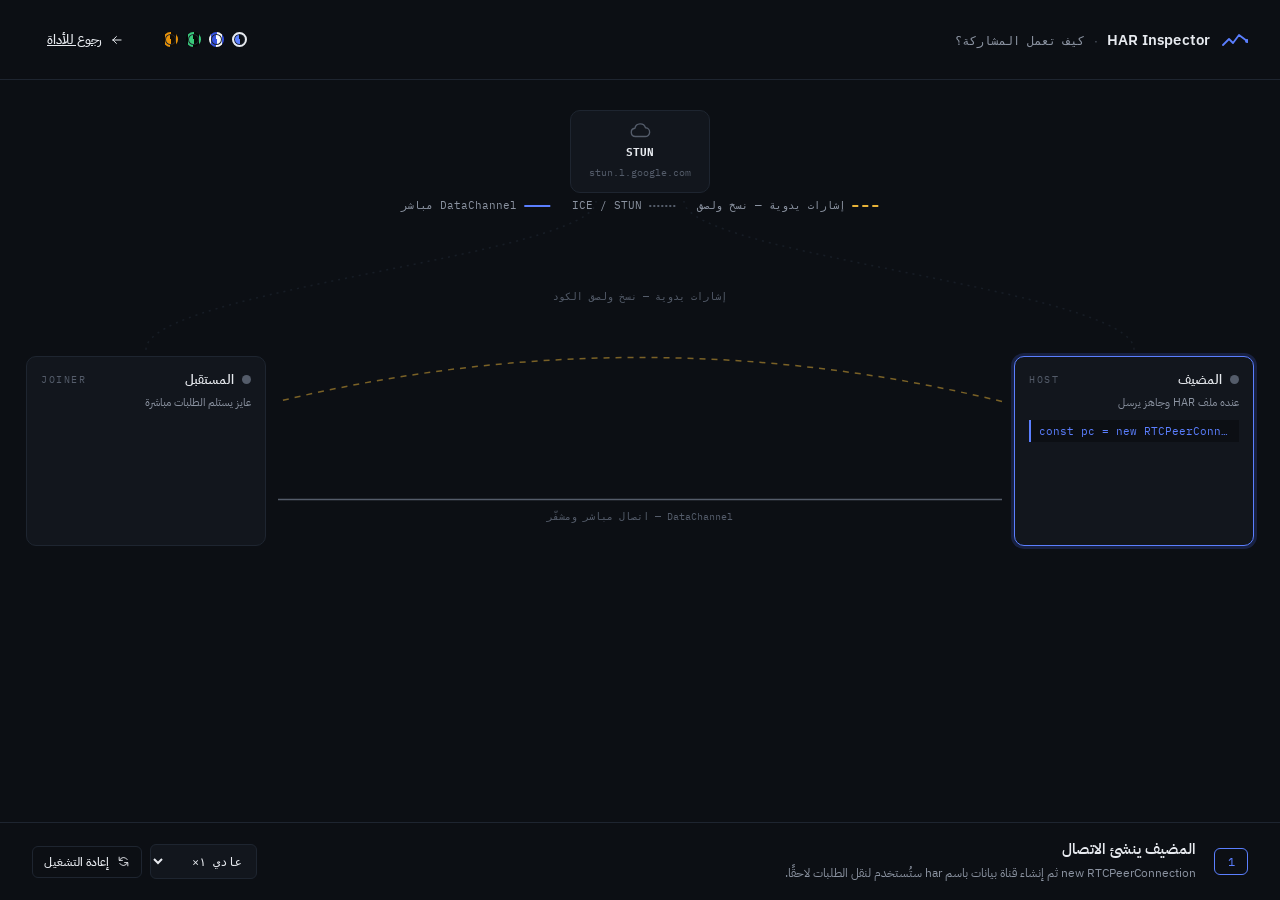
==== workflow.html @ 4cb6dde1 "add workflow-animation" ====
<!DOCTYPE html>
<html lang="ar" dir="rtl">
<head>
<meta charset="UTF-8">
<meta name="viewport" content="width=device-width, initial-scale=1.0">
<title>HAR Inspector — كيف تعمل المشاركة المباشرة؟</title>
<link rel="preconnect" href="https://fonts.googleapis.com">
<link href="https://fonts.googleapis.com/css2?family=IBM+Plex+Mono:wght@400;500;600;700&family=IBM+Plex+Sans:wght@400;500;600;700&family=IBM+Plex+Sans+Arabic:wght@400;500;600;700&display=swap" rel="stylesheet">
<link rel="stylesheet" href="./src/style.css">
<style>
  body{overflow:hidden;}
  .stage-wrap{flex:1;position:relative;min-height:0;}
  .stage{position:absolute;inset:0;}
  svg.wires{position:absolute;inset:0;width:100%;height:100%;pointer-events:none;}
  .wire{stroke:var(--border);stroke-width:1.5;fill:none;}
  .wire.manual{stroke:var(--s3xx);opacity:.5;stroke-dasharray:6 6;}
  .wire.p2pbase{stroke:var(--dim);}
  .wire.p2plive{stroke:var(--accent);stroke-width:2;stroke-dasharray:8 8;opacity:0;}
  .wire.p2plive.active{opacity:1;animation:dashflow .5s linear infinite;}
  @keyframes dashflow{to{stroke-dashoffset:-16;}}
  .wire.icew{stroke-dasharray:2 5;opacity:.65;}
  .wire-label{fill:var(--dim);font-family:var(--mono);font-size:10px;text-anchor:middle;}

  .node{position:absolute;z-index:2;}
  .card{
    width:min(240px,27vw);
    background:var(--surface);border:1px solid var(--border);border-radius:10px;
    padding:13px 14px;display:flex;flex-direction:column;gap:9px;
    transition:border-color .25s, box-shadow .25s;
  }
  #nodeHost{top:50%;transform:translateY(-50%);right:26px;}
  #nodeJoin{top:50%;transform:translateY(-50%);left:26px;}
  .card.hot{border-color:var(--accent);box-shadow:0 0 0 3px var(--accent-soft);}
  .card.done{border-color:var(--s2xx);box-shadow:0 0 0 3px rgba(52,199,123,.15);}
  .card-top{display:flex;align-items:center;gap:8px;}
  .card-top b{font-family:var(--sans);font-size:13px;font-weight:600;}
  .en{font-family:var(--mono);color:var(--dim);font-size:9.5px;letter-spacing:1.5px;margin-inline-start:auto;}
  .dot{width:9px;height:9px;border-radius:50%;background:var(--dim);flex-shrink:0;transition:background .2s;}
  .dot.pending{background:var(--s3xx);animation:pulse 1s ease-in-out infinite;}
  .dot.ok{background:var(--s2xx);}
  @keyframes pulse{50%{opacity:.3;}}
  .card-sub{font-size:11px;color:var(--muted);margin-top:-4px;}
  .card-log{
    display:flex;flex-direction:column;gap:4px;min-height:112px;
    font-family:var(--mono);font-size:10.5px;direction:ltr;text-align:left;
    overflow:hidden;
  }
  .log-line{
    padding:4px 8px;background:var(--bg);border-left:2px solid var(--border);
    color:var(--muted);white-space:nowrap;overflow:hidden;text-overflow:ellipsis;
    opacity:0;transform:translateY(-4px);transition:.25s;
  }
  .log-line.show{opacity:1;transform:none;}
  .log-line.code{color:var(--accent);border-left-color:var(--accent);}
  .log-line.ok{color:var(--s2xx);border-left-color:var(--s2xx);}

  #nodeStun{
    top:30px;left:50%;transform:translateX(-50%);
    text-align:center;background:var(--surface);border:1px solid var(--border);
    border-radius:10px;padding:9px 18px;color:var(--muted);
  }
  #nodeStun svg{display:block;margin:0 auto 3px;color:var(--dim);}
  #nodeStun b{font-family:var(--mono);font-size:11px;color:var(--text);display:block;}
  #nodeStun span{font-family:var(--mono);font-size:9.5px;color:var(--dim);}

  .legend{
    position:absolute;top:118px;left:50%;transform:translateX(-50%);
    display:flex;gap:22px;font-family:var(--mono);font-size:10.5px;color:var(--muted);z-index:2;
    white-space:nowrap;
  }
  .legend i{display:inline-block;width:26px;border-top:2px dashed var(--s3xx);vertical-align:middle;margin-inline-end:7px;}
  .legend i.solid{border-top-style:solid;border-top-color:var(--accent);}
  .legend i.dotted{border-top-style:dotted;border-top-color:var(--dim);}

  .pkt{
    position:absolute;z-index:5;transform:translate(-50%,-50%);
    background:var(--surface-2);border:1px solid var(--accent);color:var(--text);
    font-family:var(--mono);font-size:10px;padding:4px 9px;border-radius:999px;
    white-space:nowrap;box-shadow:0 4px 14px rgba(0,0,0,.3);pointer-events:none;
  }
  .pkt.fade{opacity:0;transition:opacity .22s;}
  .pkt.ice{width:8px;height:8px;padding:0;border-radius:50%;background:var(--accent);border:none;}

  .bottombar{
    border-top:1px solid var(--border);padding:15px 32px;
    display:flex;align-items:center;gap:18px;flex-wrap:wrap;
  }
  .step-num{
    font-family:var(--mono);color:var(--accent);font-size:12px;
    border:1px solid var(--accent);border-radius:6px;padding:5px 10px;min-width:34px;text-align:center;flex-shrink:0;
  }
  .step-info{flex:1;min-width:260px;}
  .step-title{font-family:var(--sans);font-size:14.5px;font-weight:600;}
  .step-desc{color:var(--muted);font-size:12px;line-height:1.8;margin-top:3px;font-family:var(--ar);}
  .progress{width:210px;flex-shrink:0;display:none;}
  .progress.on{display:block;}
  .progress-track{height:4px;background:var(--border);border-radius:2px;overflow:hidden;}
  .progress-fill{height:100%;width:0%;background:var(--accent);transition:width .2s;}
  .progress-label{font-family:var(--mono);font-size:10.5px;color:var(--muted);margin-top:5px;text-align:center;}
  .controls{display:flex;gap:8px;align-items:center;flex-shrink:0;}
  .controls select{
    background:var(--surface);border:1px solid var(--border);color:var(--text);
    font-family:var(--mono);font-size:12px;padding:8px 10px;border-radius:6px;outline:none;cursor:pointer;
  }

  @media (max-width:760px){
    .legend{display:none;}
    .card{width:min(200px,38vw);}
    .bottombar{padding:12px 16px;gap:12px;}
    .progress{width:140px;}
  }
  @media (prefers-reduced-motion:reduce){
    *{animation:none!important;transition:none!important;}
  }
</style>
</head>
<body>

<header>
  <div class="brand">
    <svg width="26" height="18" viewBox="0 0 26 18" fill="none" xmlns="http://www.w3.org/2000/svg">
      <path d="M1 14L7 8L11 12L17 4L25 10" stroke="var(--accent)" stroke-width="1.8" stroke-linecap="round" stroke-linejoin="round"/>
      <circle cx="25" cy="10" r="2" fill="var(--accent)"/>
    </svg>
    <div class="brand-text">
      <h1>HAR Inspector</h1>
      <span class="sep">·</span>
      <span class="tag">كيف تعمل المشاركة؟</span>
    </div>
  </div>
  <div class="spacer"></div>
  <div class="theme-switch" id="themeSwitch">
    <button class="theme-swatch active" data-theme="night" title="Night" style="background:conic-gradient(from 180deg, #5B7FFF 0deg 180deg, #0C0F14 180deg 360deg);"></button>
    <button class="theme-swatch" data-theme="paper" title="Paper" style="background:conic-gradient(from 180deg, #3652E0 0deg 180deg, #F7F8FA 180deg 360deg);"></button>
    <button class="theme-swatch" data-theme="phosphor" title="Phosphor" style="background:conic-gradient(from 180deg, #39C97A 0deg 180deg, #040A05 180deg 360deg);"></button>
    <button class="theme-swatch" data-theme="amber" title="Amber" style="background:conic-gradient(from 180deg, #E8930A 0deg 180deg, #140D03 180deg 360deg);"></button>
  </div>
  <a class="btn" href="./index.html">
    <svg width="14" height="14" viewBox="0 0 24 24" fill="none"><path d="M19 12H5m0 0l6-6m-6 6l6 6" stroke="currentColor" stroke-width="1.7" stroke-linecap="round" stroke-linejoin="round"/></svg>
    رجوع للأداة
  </a>
</header>

<div class="stage-wrap">
  <div class="stage" id="stage">
    <svg class="wires" id="wires"></svg>

    <div class="node" id="nodeStun">
      <svg width="22" height="22" viewBox="0 0 24 24" fill="none"><path d="M7 18a4.5 4.5 0 01-.6-8.96A6 6 0 0118 8.5 4 4 0 0117.5 18H7z" stroke="currentColor" stroke-width="1.5" stroke-linejoin="round"/></svg>
      <b>STUN</b>
      <span>stun.l.google.com</span>
    </div>

    <div class="legend">
      <span><i></i>إشارات يدوية — نسخ ولصق</span>
      <span><i class="dotted"></i>ICE / STUN</span>
      <span><i class="solid"></i>DataChannel مباشر</span>
    </div>

    <div class="node card" id="nodeHost">
      <div class="card-top">
        <span class="dot" id="hostDot"></span>
        <b>المضيف</b>
        <span class="en">HOST</span>
      </div>
      <div class="card-sub">عنده ملف HAR وجاهز يرسل</div>
      <div class="card-log" id="hostLog"></div>
    </div>

    <div class="node card" id="nodeJoin">
      <div class="card-top">
        <span class="dot" id="joinDot"></span>
        <b>المستقبل</b>
        <span class="en">JOINER</span>
      </div>
      <div class="card-sub">عايز يستلم الطلبات مباشرة</div>
      <div class="card-log" id="joinLog"></div>
    </div>
  </div>
</div>

<div class="bottombar">
  <span class="step-num" id="stepNum">•</span>
  <div class="step-info">
    <div class="step-title" id="stepTitle"></div>
    <div class="step-desc" id="stepDesc"></div>
  </div>
  <div class="progress" id="progWrap">
    <div class="progress-track"><div class="progress-fill" id="progFill"></div></div>
    <div class="progress-label" id="progLabel"></div>
  </div>
  <div class="controls">
    <select id="speedSel" title="سرعة العرض">
      <option value="0.55">بطيء ٠٫٥×</option>
      <option value="1" selected>عادي ١×</option>
      <option value="1.9">سريع ٢×</option>
    </select>
    <button class="btn small" id="replayBtn">
      <svg width="13" height="13" viewBox="0 0 24 24" fill="none"><path d="M4 4v6h6M20 20v-6h-6" stroke="currentColor" stroke-width="1.7" stroke-linecap="round" stroke-linejoin="round"/><path d="M4.6 10A8 8 0 0119 8.5M19.4 14A8 8 0 015 15.5" stroke="currentColor" stroke-width="1.7" stroke-linecap="round"/></svg>
      إعادة التشغيل
    </button>
  </div>
</div>

<script>
(function(){
  var $=function(id){return document.getElementById(id);};
  var stage=$('stage'), svg=$('wires');
  var nodeHost=$('nodeHost'), nodeJoin=$('nodeJoin'), nodeStun=$('nodeStun');
  var hDot=$('hostDot'), jDot=$('joinDot'), hLog=$('hostLog'), jLog=$('joinLog');
  var stepNum=$('stepNum'), stepTitle=$('stepTitle'), stepDesc=$('stepDesc');
  var progWrap=$('progWrap'), progFill=$('progFill'), progLabel=$('progLabel');

  var SPEED=1, runId=0, p2pOn=false, N_TOTAL=12;
  var P={};

  document.querySelectorAll('.theme-swatch').forEach(function(btn){
    btn.addEventListener('click',function(){
      document.documentElement.setAttribute('data-theme',btn.dataset.theme);
      document.querySelectorAll('.theme-swatch').forEach(function(s){s.classList.toggle('active',s===btn);});
    });
  });

  $('speedSel').addEventListener('change',function(e){SPEED=parseFloat(e.target.value);});
  $('replayBtn').addEventListener('click',function(){run();});

  var STEPS=[
    {n:'•',t:'جاهز للبدء',d:'مثال تفاعلي يوضّح كيف تنتقل بيانات HAR بين متصفحين عبر WebRTC — بدون أي سيرفر وبدون تخزين.'},
    {n:'1',t:'المضيف ينشئ الاتصال',d:'new RTCPeerConnection ثم إنشاء قناة بيانات باسم har ستُستخدم لنقل الطلبات لاحقًا.'},
    {n:'2',t:'توليد Offer وجمع ICE',d:'createOffer ينتج وصف SDP، ويتم سؤال سيرفر STUN عن عنوان الشبكة العامة (مرشّحات ICE).'},
    {n:'3',t:'إرسال كود العرض يدويًا',d:'يُشفَّر العرض Base64 وينسخه المضيف ويرسله للمستقبل بأي وسيلة — واتساب، سلاك… أي حاجة.'},
    {n:'4',t:'المستقبل يولّد Answer',d:'بعد لصق الكود: setRemoteDescription ثم createAnswer وسؤال STUN بنفس الطريقة.'},
    {n:'5',t:'إرجاع كود الرد',d:'ينسخ المستقبل كود Answer Base64 ويرسله للمضيف بنفس الوسيلة اليدوية.'},
    {n:'6',t:'فتح قناة البيانات',d:'المضيف يضع الـ Answer في setRemoteDescription — فتُفتح قناة DTLS مشفّرة بين المتصفحين مباشرة.'},
    {n:'7',t:'نقل البيانات كحِزَم',d:'يُقسَّم JSON لحِزَم 15KB: رسالة start تعلن عدد الحِزَم، ثم chunk لكل جزء بالترتيب، ثم end للإنهاء.'},
    {n:'8',t:'اكتمل الاستلام ✅',d:'يعاد تجميع الحِزَم بالترتيب وتحويلها JSON ثم عرضها فورًا — بدون تخزين ولا سيرفر في المنتصف.'}
  ];

  function setCaption(i){
    var s=STEPS[i];
    stepNum.textContent=s.n;
    stepTitle.textContent=s.t;
    stepDesc.textContent=s.d;
  }

  function rel(el){
    var r=el.getBoundingClientRect(), s=stage.getBoundingClientRect();
    return {
      l:r.left-s.left, t:r.top-s.top, r:r.right-s.left, b:r.bottom-s.top,
      w:r.width, h:r.height,
      cx:r.left-s.left+r.width/2, cy:r.top-s.top+r.height/2
    };
  }

  function mkPath(d,cls){
    var p=document.createElementNS('http://www.w3.org/2000/svg','path');
    p.setAttribute('d',d);
    p.setAttribute('class',cls);
    svg.appendChild(p);
    return p;
  }
  function mkText(x,y,str){
    var t=document.createElementNS('http://www.w3.org/2000/svg','text');
    t.setAttribute('x',x); t.setAttribute('y',y);
    t.setAttribute('class','wire-label');
    t.textContent=str;
    svg.appendChild(t);
    return t;
  }

  function buildWires(){
    svg.innerHTML='';
    p2pOn=false;
    var W=stage.clientWidth, H=rel(nodeHost), J=rel(nodeJoin), S=rel(nodeStun);
    var cy=W&&stage.clientHeight?stage.clientHeight/2:H.cy;
    var my=cy-52, py=cy+46;

    mkPath('M '+(H.l-12)+' '+my+' Q '+(W/2)+' '+(my-88)+' '+(J.r+12)+' '+my,'wire manual');
    mkPath('M '+(H.l-12)+' '+py+' L '+(J.r+12)+' '+py,'wire p2pbase');
    var live=mkPath('M '+(H.l-12)+' '+py+' L '+(J.r+12)+' '+py,'wire p2plive');
    mkPath('M '+H.cx+' '+(H.t-10)+' C '+H.cx+' '+(H.t-70)+' '+(S.r-26)+' '+(S.b+62)+' '+(S.r-26)+' '+(S.b+8),'wire icew');
    mkPath('M '+J.cx+' '+(J.t-10)+' C '+J.cx+' '+(J.t-70)+' '+(S.l+26)+' '+(S.b+62)+' '+(S.l+26)+' '+(S.b+8),'wire icew');
    mkText(W/2,my-102,'إشارات يدوية — نسخ ولصق الكود');
    mkText(W/2,py+20,'DataChannel — اتصال مباشر ومشفّر');

    P={
      manual:{el:svg.children[0]},
      p2p:{el:svg.children[1]},
      stunH:{el:svg.children[3]},
      stunJ:{el:svg.children[4]}
    };
    Object.keys(P).forEach(function(k){P[k].len=P[k].el.getTotalLength();});
    P.live=live;
    applyP2p();
  }

  function applyP2p(){
    if(P.live) P.live.classList.toggle('active',p2pOn);
  }

  function addLog(logEl,text,cls){
    var line=document.createElement('div');
    line.className='log-line'+(cls?' '+cls:'');
    line.textContent=text;
    logEl.appendChild(line);
    while(logEl.children.length>6) logEl.removeChild(logEl.firstChild);
    requestAnimationFrame(function(){requestAnimationFrame(function(){line.classList.add('show');});});
  }
  function hot(card){card.classList.add('hot');}
  function unhot(card){card.classList.remove('hot');}
  function pending(dot){dot.className='dot pending';}
  function ok(dot){dot.className='dot ok';}

  function fly(pr,text,opts){
    opts=opts||{};
    return new Promise(function(res){
      var el=document.createElement('div');
      el.className='pkt'+(opts.cls?' '+opts.cls:'');
      if(text) el.textContent=text;
      stage.appendChild(el);
      var len=pr.el.getTotalLength();
      var D=(opts.dur||1100)/SPEED;
      var t0=performance.now();
      function fr(now){
        var k=Math.min(1,(now-t0)/D);
        var e=k<.5?2*k*k:1-Math.pow(-2*k+2,2)/2;
        var pt=pr.el.getPointAtLength((opts.rev?1-e:e)*len);
        el.style.left=pt.x+'px';
        el.style.top=pt.y+'px';
        if(k<1) requestAnimationFrame(fr);
        else{
          el.classList.add('fade');
          setTimeout(function(){el.remove();res();},230);
        }
      }
      requestAnimationFrame(fr);
    });
  }

  function iceTrip(pr,id){
    return fly(pr,'',{cls:'ice',dur:500}).then(function(){
      if(id!==runId) throw 'cancelled';
      return fly(pr,'',{cls:'ice',rev:true,dur:500});
    });
  }

  function wait(ms){
    return new Promise(function(res){setTimeout(res,ms/SPEED);});
  }
  function g(id){if(id!==runId)throw 'cancelled';}

  function reset(){
    stage.querySelectorAll('.pkt').forEach(function(p){p.remove();});
    hLog.innerHTML=''; jLog.innerHTML='';
    hDot.className='dot'; jDot.className='dot';
    [nodeHost,nodeJoin].forEach(function(c){c.classList.remove('hot','done');});
    p2pOn=false; applyP2p();
    progWrap.classList.remove('on');
    progFill.style.width='0%'; progLabel.textContent='';
  }

  function setProgress(k){
    progFill.style.width=(Math.min(1,k)*100)+'%';
    progLabel.textContent='الحِزَم '+Math.round(Math.min(1,k)*N_TOTAL)+'/'+N_TOTAL;
  }

  async function run(){
    var id=++runId;
    try{
      reset();
      setCaption(0);
      await wait(650); g(id);

      setCaption(1);
      hot(nodeHost);
      addLog(hLog,'const pc = new RTCPeerConnection(cfg)','code');
      await wait(700); g(id);
      addLog(hLog,"pc.createDataChannel('har')",'code');
      await wait(700); g(id);
      unhot(nodeHost);

      setCaption(2);
      pending(hDot); hot(nodeHost);
      addLog(hLog,'await pc.createOffer()','code');
      await wait(420); g(id);
      await iceTrip(P.stunH,id); g(id);
      await iceTrip(P.stunH,id); g(id);
      addLog(hLog,'ICE gathering: complete','ok');
      await wait(380); g(id);

      setCaption(3);
      addLog(hLog,'btoa(localDescription)','code');
      await wait(380); g(id);
      await fly(P.manual,'OFFER · eyJ0eXAiOiJvZmZlciIsInNk…',{dur:1750}); g(id);
      addLog(jLog,'offer code received ✓','ok');
      unhot(nodeHost); hot(nodeJoin);

      setCaption(4);
      pending(jDot);
      addLog(jLog,'setRemoteDescription(offer)','code');
      await wait(560); g(id);
      addLog(jLog,'await pc.createAnswer()','code');
      await iceTrip(P.stunJ,id); g(id);
      await iceTrip(P.stunJ,id); g(id);
      addLog(jLog,'ICE gathering: complete','ok');
      await wait(320); g(id);

      setCaption(5);
      addLog(jLog,'btoa(localDescription)','code');
      await wait(360); g(id);
      await fly(P.manual,'ANSWER · eyJ0eXAiOiJhbnN3ZXIiLCJz…',{dur:1750,rev:true}); g(id);
      addLog(hLog,'answer code received ✓','ok');
      unhot(nodeJoin); hot(nodeHost);

      setCaption(6);
      addLog(hLog,'setRemoteDescription(answer)','code');
      await wait(780); g(id);
      p2pOn=true; applyP2p();
      ok(hDot); ok(jDot);
      addLog(hLog,'datachannel open · DTLS 🔒','ok');
      await wait(280); g(id);
      addLog(jLog,'datachannel open · DTLS 🔒','ok');
      unhot(nodeHost);
      await wait(700); g(id);

      setCaption(7);
      progWrap.classList.add('on');
      setProgress(0);
      await fly(P.p2p,"{ t:'start', n:"+N_TOTAL+' }',{dur:980}); g(id);
      addLog(jLog,"start → expect "+N_TOTAL+' chunks','code');
      var done=0, flights=[];
      for(var i=0;i<N_TOTAL;i++){
        flights.push(
          fly(P.p2p,"{ t:'chunk', i:"+i+' }',{dur:840}).then(function(){
            if(id!==runId) return;
            done++;
            setProgress(done/N_TOTAL);
            if(done%3===0) addLog(jLog,'received '+done+'/'+N_TOTAL,'');
          })
        );
        await wait(170); g(id);
      }
      await Promise.all(flights); g(id);
      await fly(P.p2p,"{ t:'end' }",{dur:860}); g(id);
      addLog(jLog,'end ✓ '+N_TOTAL+'/'+N_TOTAL+' received','ok');

      setCaption(8);
      nodeJoin.classList.add('done');
      addLog(jLog,'JSON.parse → render ✓','ok');
      await wait(1800); g(id);
      run();
    }catch(e){
      if(e!=='cancelled') throw e;
    }
  }

  var rsT=null;
  window.addEventListener('resize',function(){
    clearTimeout(rsT);
    rsT=setTimeout(buildWires,150);
  });
  window.addEventListener('load',buildWires);

  buildWires();
  run();
})();
</script>
</body>
</html>
---- src/style.css ----
:root{
    --bg: #0C0F14;
    --surface: #12161D;
    --surface-2: #171C25;
    --border: #1E2530;
    --text: #E7EAEF;
    --muted: #8B93A1;
    --dim: #545C6A;
    --accent: #5B7FFF;
    --accent-soft: #182142;
    --on-accent: #0A0E1A;
    --code-text: #C7CCD6;
    --s2xx: #34C77B;
    --s3xx: #E8B339;
    --s4xx: #F0954B;
    --s5xx: #F0555F;
    --s0: #626B7A;
    --mono: 'IBM Plex Mono', ui-monospace, 'SF Mono', Menlo, Consolas, monospace;
    --ar: 'IBM Plex Sans Arabic', 'IBM Plex Sans', sans-serif;
    --sans: 'IBM Plex Sans', 'IBM Plex Sans Arabic', sans-serif;
  }
  html[data-theme="paper"]{
    --bg:#F7F8FA; --surface:#FFFFFF; --surface-2:#F1F3F6; --border:#E1E4EA;
    --text:#1A1D24; --muted:#5B6472; --dim:#9AA3AF;
    --accent:#3652E0; --accent-soft:#EAEDFC; --on-accent:#FFFFFF; --code-text:#2A3140;
    --s2xx:#16824B; --s3xx:#9A6B00; --s4xx:#B5540F; --s5xx:#C81E2A; --s0:#6B7280;
  }
  html[data-theme="phosphor"]{
    --bg:#040A05; --surface:#081C0C; --surface-2:#0C2611; --border:#173A1D;
    --text:#B9FFC0; --muted:#5FA86A; --dim:#356140;
    --accent:#39C97A; --accent-soft:#0F3D1C; --on-accent:#03170A; --code-text:#9FEFAE;
  }
  html[data-theme="amber"]{
    --bg:#140D03; --surface:#231705; --surface-2:#2E1E07; --border:#4E340F;
    --text:#FFD27F; --muted:#C9922F; --dim:#7A5A22;
    --accent:#E8930A; --accent-soft:#4E340F; --on-accent:#1A1103; --code-text:#F0C878;
  }
  *{box-sizing:border-box; margin:0; padding:0;}
  html,body{height:100%;}
  body{
    background: var(--bg);
    color: var(--text);
    font-family: var(--ar);
    -webkit-font-smoothing: antialiased;
    display:flex;
    flex-direction:column;
    min-height:100vh;
  }

  /* ---------- top bar ---------- */
  header{
    border-bottom:1px solid var(--border);
    padding: 20px 32px;
    display:flex; align-items:center; gap:24px; flex-wrap:wrap;
  }
  .brand{ display:flex; align-items:center; gap:12px; }
  .brand svg{ display:block; flex-shrink:0; }
  .brand-text{ display:flex; align-items:baseline; gap:9px; font-family: var(--sans); }
  .brand h1{ font-size:15px; font-weight:600; letter-spacing:.1px; color:var(--text); }
  .brand .sep{ color: var(--dim); font-size:12px; }
  .brand .tag{ font-size:12px; color: var(--muted); font-family: var(--mono); }
  .spacer{flex:1;}
  .stats{
    display:flex; flex-direction:column; gap:6px;
    font-family: var(--mono); font-size:11.5px; color:var(--muted);
    min-width:170px;
  }
  .stats b{color:var(--text); font-weight:600;}
  .strip{ display:flex; height:3px; border-radius:2px; overflow:hidden; background: var(--border); }
  .strip div{ height:100%; }

  .btn{
    font-family: var(--sans);
    font-size:13px; font-weight:500;
    background: transparent;
    color: var(--text);
    border:1px solid transparent;
    padding:9px 14px;
    border-radius:6px;
    cursor:pointer;
    display:inline-flex; align-items:center; gap:8px;
    transition: background .15s, color .15s;
  }
  .btn:hover{ background: var(--surface-2); }
  .btn.primary{
    background: var(--accent);
    color: var(--on-accent);
    font-weight:600;
  }
  .btn.primary:hover{ filter: brightness(1.08); background: var(--accent); }
  .btn:disabled{ opacity:.35; cursor:not-allowed; }
  .btn:disabled:hover{ background: transparent; }
  .btn.small{ padding:6px 11px; font-size:12px; border:1px solid var(--border); }
  .btn.small:hover{ border-color: var(--accent); background: var(--accent-soft); }
  input[type=file]{ display:none; }
  input[type=checkbox]{ accent-color: var(--accent); width:14px; height:14px; cursor:pointer; flex-shrink:0; }

  .theme-switch{ display:flex; gap:8px; align-items:center; }
  .theme-swatch{
    width:15px; height:15px; border-radius:50%;
    border:2px solid transparent; padding:0; cursor:pointer;
    box-shadow: inset 0 0 0 1px var(--border);
  }
  .theme-swatch.active{ border-color: var(--text); }

  /* ---------- layout ---------- */
  main{
    flex:1;
    display:grid;
    grid-template-columns: 400px 1fr;
    min-height:0;
  }
  @media (max-width: 860px){
    main{ grid-template-columns: 1fr; }
    .detail{ display:none; }
    .detail.open{ display:flex; }
    .list{ display:flex; }
    .list.hidden{ display:none; }
  }

  /* ---------- drop zone (empty state) ---------- */
  .dropzone{
    grid-column: 1 / -1;
    display:flex; flex-direction:column; align-items:center; justify-content:center;
    gap:22px;
    padding:60px 20px;
    text-align:center;
  }
  .dropzone .mark{ color: var(--accent); }
  .dropzone h2{
    font-family: var(--sans); font-size:19px; font-weight:600;
  }
  .dropzone p{
    color: var(--muted); font-size:13.5px; max-width:440px; line-height:1.9;
    font-family: var(--ar);
  }
  .zone{
    position:relative;
    margin-top:6px;
    width:min(560px, 90vw);
    padding:44px 24px;
    cursor:pointer;
    transition: background .15s;
  }
  .zone b{ color:var(--text); display:block; font-family:var(--ar); font-size:14.5px; margin-bottom:6px; font-weight:600; }
  .zone span.sub{ font-family: var(--mono); font-size:11.5px; color:var(--dim); }
  .zone.drag{ background: var(--accent-soft); }
  .zone.drag .corner{ border-color: var(--accent); }
  .zone.drag b{ color: var(--accent); }
  .corner{
    position:absolute; width:18px; height:18px;
    border: 1.5px solid var(--border);
    transition: border-color .15s;
  }
  .corner.tl{ top:0; right:0; border-bottom:none; border-left:none; }
  .corner.tr{ top:0; left:0; border-bottom:none; border-right:none; }
  .corner.bl{ bottom:0; right:0; border-top:none; border-left:none; }
  .corner.br{ bottom:0; left:0; border-top:none; border-right:none; }

  /* ---------- request list ---------- */
  .list{
    border-left:1px solid var(--border);
    display:flex; flex-direction:column;
    min-height:0;
  }
  .filterbar{
    padding:14px 16px;
    border-bottom:1px solid var(--border);
  }
  .filterbar input{
    width:100%;
    background: var(--surface);
    border:1px solid var(--border);
    color: var(--text);
    font-family: var(--mono);
    font-size:12px;
    padding:9px 12px;
    border-radius:6px;
    outline:none;
  }
  .filterbar input:focus{ border-color: var(--accent); }
  .selectbar{
    display:flex; align-items:center; gap:10px;
    padding:10px 16px;
    border-bottom:1px solid var(--border);
    font-family: var(--sans); font-size:12.5px; color:var(--muted);
  }
  .selall{ display:flex; align-items:center; gap:7px; cursor:pointer; user-select:none; }
  .sel-spacer{ flex:1; }
  .sel-count{ color: var(--accent); font-family: var(--mono); font-size:11.5px; }
  .rows{ flex:1; overflow-y:auto; }
  .row{
    padding:12px 16px;
    border-bottom:1px solid var(--border);
    border-inline-start:3px solid transparent;
    cursor:pointer;
    display:flex; flex-direction:column; gap:6px;
    transition: background .12s, border-color .12s;
  }
  .row:hover{ background: var(--surface); }
  .row.active{ background: var(--surface-2); }
  .row.s2{ border-inline-start-color: var(--s2xx); }
  .row.s3{ border-inline-start-color: var(--s3xx); }
  .row.s4{ border-inline-start-color: var(--s4xx); }
  .row.s5{ border-inline-start-color: var(--s5xx); }
  .row.s0{ border-inline-start-color: var(--s0); }
  .row-top{ display:flex; align-items:center; gap:10px; font-family: var(--mono); }
  .method{ font-size:11px; font-weight:700; letter-spacing:.3px; flex-shrink:0; color: var(--accent); }
  .method.POST{ color: var(--s2xx); }
  .method.PUT, .method.PATCH{ color: var(--s3xx); }
  .method.DELETE{ color: var(--s4xx); }
  .status{ font-size:11.5px; font-weight:700; flex-shrink:0; }
  .status.s2{ color: var(--s2xx); }
  .status.s3{ color: var(--s3xx); }
  .status.s4{ color: var(--s4xx); }
  .status.s5{ color: var(--s5xx); }
  .status.s0{ color: var(--s0); }
  .row-time{ margin-left:auto; color:var(--dim); font-size:10.5px; }
  .row-url{
    font-family: var(--mono); font-size:11.5px; color:var(--muted);
    overflow:hidden; text-overflow:ellipsis; white-space:nowrap; direction:ltr; text-align:left;
  }

  /* ---------- detail panel ---------- */
  .detail{ display:flex; flex-direction:column; min-height:0; }
  .detail-empty{
    flex:1; display:flex; align-items:center; justify-content:center;
    color: var(--dim); font-family: var(--sans); font-size:13px;
  }
  .detail-head{ padding:22px 28px; border-bottom:1px solid var(--border); }
  .detail-head .u{
    font-family: var(--mono); font-size:14px; word-break:break-all; direction:ltr; text-align:left;
    color: var(--text); line-height:1.6; font-weight:500;
  }
  .meta{ margin-top:12px; display:flex; align-items:center; flex-wrap:wrap; }
  .meta-item{
    font-family: var(--mono); font-size:11.5px; color:var(--muted);
    padding:0 12px; border-inline-start:1px solid var(--border);
  }
  .meta-item:first-child{ border-inline-start:none; padding-inline-start:0; }
  .tabs{
    display:flex; gap:4px; padding:0 28px;
    border-bottom:1px solid var(--border);
  }
  .tab{
    font-family: var(--sans); font-size:12.5px; font-weight:500;
    color: var(--muted);
    padding:12px 6px;
    margin-inline-end:20px;
    cursor:pointer;
    border-bottom:2px solid transparent;
  }
  .tab.active{ color: var(--accent); border-bottom-color: var(--accent); }
  .tab-body{ flex:1; overflow-y:auto; padding:22px 28px; }
  .section-title{
    font-family: var(--mono); font-size:11px; letter-spacing:.5px;
    color: var(--dim); text-transform:uppercase;
    margin: 4px 0 10px 0;
  }
  pre{
    font-family: var(--mono); font-size:12px; line-height:1.7;
    background: var(--surface);
    border-inline-start: 2px solid var(--border);
    padding:14px 16px; overflow-x:auto; color: var(--code-text); direction:ltr; text-align:left;
    white-space:pre-wrap; word-break:break-all;
  }
  .empty-note{ color:var(--dim); font-family:var(--sans); font-size:12.5px; }

  ::-webkit-scrollbar{ width:9px; height:9px; }
  ::-webkit-scrollbar-track{ background: transparent; }
  ::-webkit-scrollbar-thumb{ background: var(--border); border-radius:5px; }
  ::-webkit-scrollbar-thumb:hover{ background: var(--dim); }

  /* ---------- live share modal ---------- */
  .overlay{
    position:fixed; inset:0; background: rgba(0,0,0,.55);
    display:none; align-items:center; justify-content:center;
    z-index:50; padding:20px;
  }
  .overlay.open{ display:flex; }
  .modal{
    background: var(--surface); border:1px solid var(--border); border-radius:10px;
    width:min(560px, 100%); max-height:88vh; overflow-y:auto;
    display:flex; flex-direction:column;
  }
  .modal-head{
    display:flex; align-items:center; justify-content:space-between;
    padding:18px 22px; border-bottom:1px solid var(--border);
  }
  .modal-head h3{ font-family: var(--sans); font-size:15px; font-weight:600; }
  .modal-close{
    background:none; border:none; color:var(--muted); cursor:pointer;
    font-family: var(--mono); font-size:16px; line-height:1; padding:4px;
  }
  .modal-close:hover{ color: var(--text); }
  .modal-tabs{ display:flex; gap:4px; padding:0 22px; border-bottom:1px solid var(--border); }
  .modal-body{ padding:20px 22px; display:flex; flex-direction:column; gap:14px; }
  .share-step{ display:flex; flex-direction:column; gap:8px; }
  .share-step .label{ font-family: var(--mono); font-size:11px; letter-spacing:.5px; color:var(--dim); text-transform:uppercase; }
  .share-step p.hint{ font-family: var(--ar); font-size:12.5px; color:var(--muted); line-height:1.8; }
  textarea.code-box{
    width:100%; min-height:76px; resize:vertical;
    background: var(--bg); border:1px solid var(--border); border-radius:6px;
    color: var(--text); font-family: var(--mono); font-size:11.5px;
    padding:10px 12px; direction:ltr; text-align:left;
  }
  textarea.code-box:focus{ outline:none; border-color:var(--accent); }
  .share-row{ display:flex; gap:8px; }
  .share-row textarea{ flex:1; }
  .share-status{
    font-family: var(--mono); font-size:12px; color: var(--muted);
    padding:9px 12px; border-inline-start:2px solid var(--border); background: var(--surface-2);
  }
  .share-status.ok{ border-inline-start-color: var(--s2xx); color: var(--s2xx); }
  .share-status.pending{ border-inline-start-color: var(--s3xx); color: var(--s3xx); }
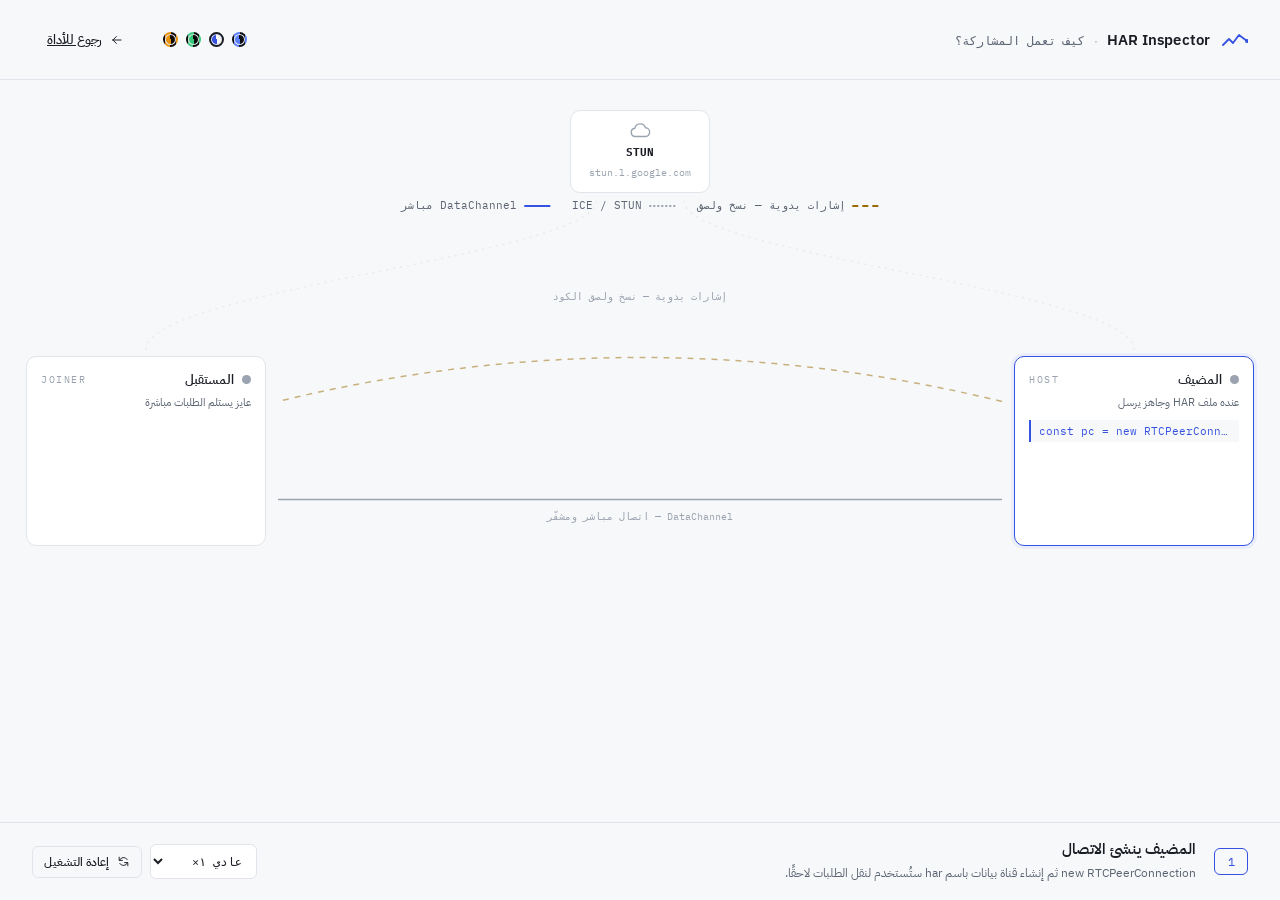
==== commit ef71c492: "save themes on localstorage" ====
--- a/workflow.html
+++ b/workflow.html
@@ -115,6 +115,13 @@
 </style>
 </head>
 <body>
+<script>
+(function(){
+  var t = 'paper';
+  try { t = localStorage.getItem('harTheme') || 'paper'; } catch (e) {}
+  document.documentElement.setAttribute('data-theme', t);
+})();
+</script>
 
 <header>
   <div class="brand">
@@ -130,8 +137,8 @@
   </div>
   <div class="spacer"></div>
   <div class="theme-switch" id="themeSwitch">
-    <button class="theme-swatch active" data-theme="night" title="Night" style="background:conic-gradient(from 180deg, #5B7FFF 0deg 180deg, #0C0F14 180deg 360deg);"></button>
-    <button class="theme-swatch" data-theme="paper" title="Paper" style="background:conic-gradient(from 180deg, #3652E0 0deg 180deg, #F7F8FA 180deg 360deg);"></button>
+    <button class="theme-swatch" data-theme="night" title="Night" style="background:conic-gradient(from 180deg, #5B7FFF 0deg 180deg, #0C0F14 180deg 360deg);"></button>
+    <button class="theme-swatch active" data-theme="paper" title="Paper" style="background:conic-gradient(from 180deg, #3652E0 0deg 180deg, #F7F8FA 180deg 360deg);"></button>
     <button class="theme-swatch" data-theme="phosphor" title="Phosphor" style="background:conic-gradient(from 180deg, #39C97A 0deg 180deg, #040A05 180deg 360deg);"></button>
     <button class="theme-swatch" data-theme="amber" title="Amber" style="background:conic-gradient(from 180deg, #E8930A 0deg 180deg, #140D03 180deg 360deg);"></button>
   </div>
@@ -214,10 +221,17 @@
   var SPEED=1, runId=0, p2pOn=false, N_TOTAL=12;
   var P={};
 
+  function applyTheme(name){
+    document.documentElement.setAttribute('data-theme',name);
+    document.querySelectorAll('.theme-swatch').forEach(function(s){s.classList.toggle('active',s.dataset.theme===name);});
+  }
+  var saved='paper';
+  try{saved=localStorage.getItem('harTheme')||'paper';}catch(e){}
+  applyTheme(saved);
   document.querySelectorAll('.theme-swatch').forEach(function(btn){
     btn.addEventListener('click',function(){
-      document.documentElement.setAttribute('data-theme',btn.dataset.theme);
-      document.querySelectorAll('.theme-swatch').forEach(function(s){s.classList.toggle('active',s===btn);});
+      applyTheme(btn.dataset.theme);
+      try{localStorage.setItem('harTheme',btn.dataset.theme);}catch(e){}
     });
   });
 
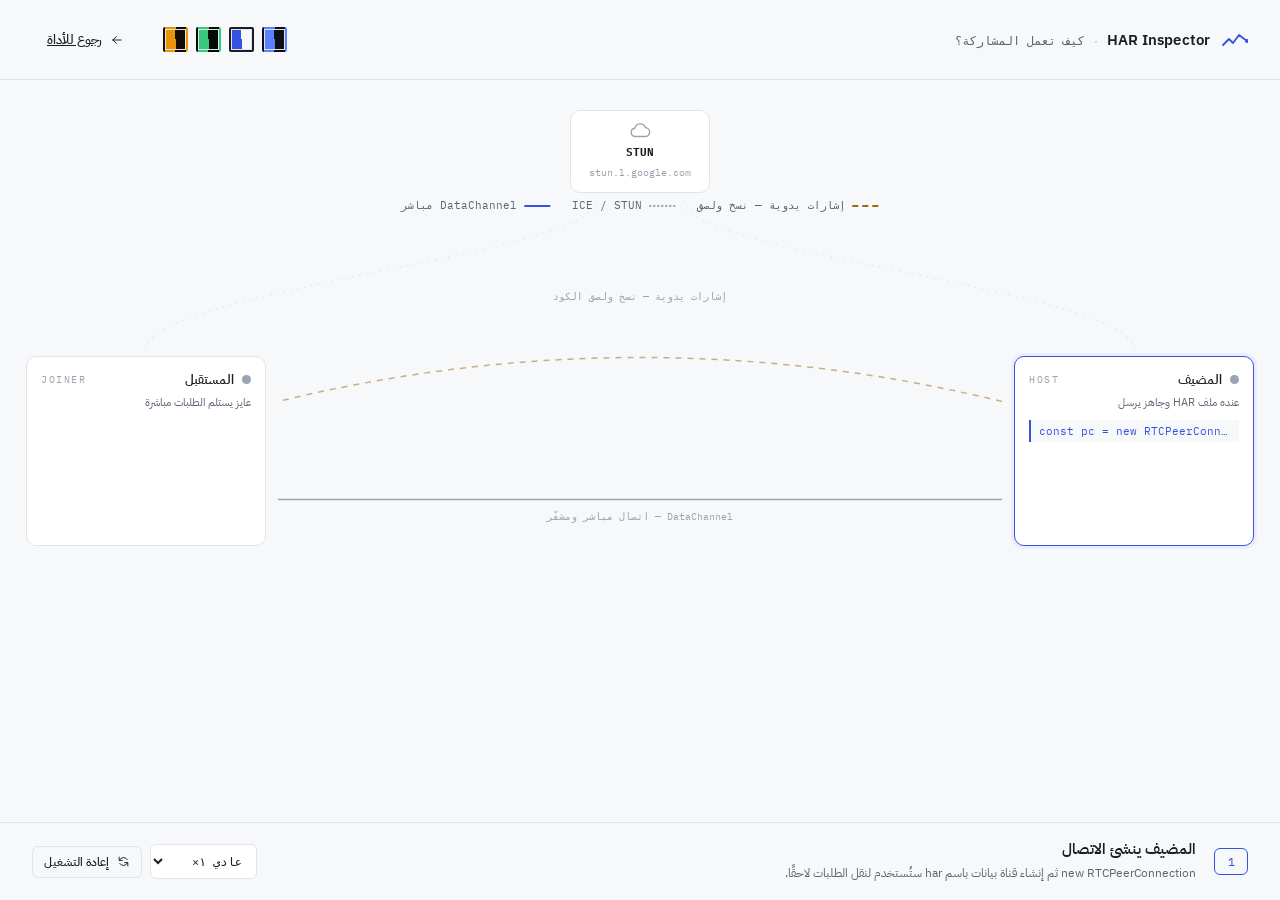
==== commit b0b06d37: "fix : change style path of workflow.html" ====
--- a/workflow.html
+++ b/workflow.html
@@ -6,7 +6,7 @@
 <title>HAR Inspector — كيف تعمل المشاركة المباشرة؟</title>
 <link rel="preconnect" href="https://fonts.googleapis.com">
 <link href="https://fonts.googleapis.com/css2?family=IBM+Plex+Mono:wght@400;500;600;700&family=IBM+Plex+Sans:wght@400;500;600;700&family=IBM+Plex+Sans+Arabic:wght@400;500;600;700&display=swap" rel="stylesheet">
-<link rel="stylesheet" href="./src/style.css">
+<link rel="stylesheet" href="./src/style/style.css">
 <style>
   body{overflow:hidden;}
   .stage-wrap{flex:1;position:relative;min-height:0;}
--- a/src/style/style.css
+++ b/src/style/style.css
@@ -0,0 +1,323 @@
+  :root{
+    --bg: #0C0F14;
+    --surface: #12161D;
+    --surface-2: #171C25;
+    --border: #1E2530;
+    --text: #E7EAEF;
+    --muted: #8B93A1;
+    --dim: #545C6A;
+    --accent: #5B7FFF;
+    --accent-soft: #182142;
+    --on-accent: #0A0E1A;
+    --code-text: #C7CCD6;
+    --s2xx: #34C77B;
+    --s3xx: #E8B339;
+    --s4xx: #F0954B;
+    --s5xx: #F0555F;
+    --s0: #626B7A;
+    --mono: 'IBM Plex Mono', ui-monospace, 'SF Mono', Menlo, Consolas, monospace;
+    --ar: 'IBM Plex Sans Arabic', 'IBM Plex Sans', sans-serif;
+    --sans: 'IBM Plex Sans', 'IBM Plex Sans Arabic', sans-serif;
+  }
+  html[data-theme="paper"]{
+    --bg:#F7F8FA; --surface:#FFFFFF; --surface-2:#F1F3F6; --border:#E1E4EA;
+    --text:#1A1D24; --muted:#5B6472; --dim:#9AA3AF;
+    --accent:#3652E0; --accent-soft:#EAEDFC; --on-accent:#FFFFFF; --code-text:#2A3140;
+    --s2xx:#16824B; --s3xx:#9A6B00; --s4xx:#B5540F; --s5xx:#C81E2A; --s0:#6B7280;
+  }
+  html[data-theme="phosphor"]{
+    --bg:#040A05; --surface:#081C0C; --surface-2:#0C2611; --border:#173A1D;
+    --text:#B9FFC0; --muted:#5FA86A; --dim:#356140;
+    --accent:#39C97A; --accent-soft:#0F3D1C; --on-accent:#03170A; --code-text:#9FEFAE;
+  }
+  html[data-theme="amber"]{
+    --bg:#140D03; --surface:#231705; --surface-2:#2E1E07; --border:#4E340F;
+    --text:#FFD27F; --muted:#C9922F; --dim:#7A5A22;
+    --accent:#E8930A; --accent-soft:#4E340F; --on-accent:#1A1103; --code-text:#F0C878;
+  }
+  *{box-sizing:border-box; margin:0; padding:0;}
+  html,body{height:100%;}
+  body{
+    background: var(--bg);
+    color: var(--text);
+    font-family: var(--ar);
+    -webkit-font-smoothing: antialiased;
+    display:flex;
+    flex-direction:column;
+    min-height:100vh;
+  }
+
+  /* ---------- top bar ---------- */
+  header{
+    border-bottom:1px solid var(--border);
+    padding: 20px 32px;
+    display:flex; align-items:center; gap:24px; flex-wrap:wrap;
+  }
+  .brand{ display:flex; align-items:center; gap:12px; }
+  .brand svg{ display:block; flex-shrink:0; }
+  .brand-text{ display:flex; align-items:baseline; gap:9px; font-family: var(--sans); }
+  .brand h1{ font-size:15px; font-weight:600; letter-spacing:.1px; color:var(--text); }
+  .brand .sep{ color: var(--dim); font-size:12px; }
+  .brand .tag{ font-size:12px; color: var(--muted); font-family: var(--mono); }
+  .spacer{flex:1;}
+  .stats{
+    display:flex; flex-direction:column; gap:6px;
+    font-family: var(--mono); font-size:11.5px; color:var(--muted);
+    min-width:170px;
+  }
+  .stats b{color:var(--text); font-weight:600;}
+  .strip{ display:flex; height:3px; border-radius:2px; overflow:hidden; background: var(--border); }
+  .strip div{ height:100%; }
+
+  .btn{
+    font-family: var(--sans);
+    font-size:13px; font-weight:500;
+    background: transparent;
+    color: var(--text);
+    border:1px solid transparent;
+    padding:9px 14px;
+    border-radius:6px;
+    cursor:pointer;
+    display:inline-flex; align-items:center; gap:8px;
+    transition: background .15s, color .15s;
+  }
+  .btn:hover{ background: var(--surface-2); }
+  .btn.primary{
+    background: var(--accent);
+    color: var(--on-accent);
+    font-weight:600;
+  }
+  .btn.primary:hover{ filter: brightness(1.08); background: var(--accent); }
+  .btn:disabled{ opacity:.35; cursor:not-allowed; }
+  .btn:disabled:hover{ background: transparent; }
+  .btn.small{ padding:6px 11px; font-size:12px; border:1px solid var(--border); }
+  .btn.small:hover{ border-color: var(--accent); background: var(--accent-soft); }
+  input[type=file]{ display:none; }
+  input[type=checkbox]{ accent-color: var(--accent); width:14px; height:14px; cursor:pointer; flex-shrink:0; }
+
+  .theme-switch{ display:flex; gap:8px; align-items:center; }
+  .theme-swatch{
+    width:25px;
+    height:25px;
+    border-radius:2px;
+    border:2px solid transparent;
+    padding:0;
+    cursor:pointer;
+    box-shadow: inset 0 0 0 1px var(--border);
+    -webkit-border-radius:2px;
+    -moz-border-radius:2px;
+    -ms-border-radius:2px;
+    -o-border-radius:2px;
+}
+  .theme-swatch.active{ border-color: var(--text); }
+
+  /* ---------- layout ---------- */
+  main{
+    flex:1;
+    display:grid;
+    grid-template-columns: 400px 1fr;
+    min-height:0;
+  }
+  @media (max-width: 860px){
+    main{ grid-template-columns: 1fr; }
+    .detail{ display:none; }
+    .detail.open{ display:flex; }
+    .list{ display:flex; }
+    .list.hidden{ display:none; }
+  }
+
+  /* ---------- drop zone (empty state) ---------- */
+  .dropzone{
+    grid-column: 1 / -1;
+    display:flex; flex-direction:column; align-items:center; justify-content:center;
+    gap:22px;
+    padding:60px 20px;
+    text-align:center;
+  }
+  .dropzone .mark{ color: var(--accent); }
+  .dropzone h2{
+    font-family: var(--sans); font-size:19px; font-weight:600;
+  }
+  .dropzone p{
+    color: var(--muted); font-size:13.5px; max-width:440px; line-height:1.9;
+    font-family: var(--ar);
+  }
+  .zone{
+    position:relative;
+    margin-top:6px;
+    width:min(560px, 90vw);
+    padding:44px 24px;
+    cursor:pointer;
+    transition: background .15s;
+  }
+  .zone b{ color:var(--text); display:block; font-family:var(--ar); font-size:14.5px; margin-bottom:6px; font-weight:600; }
+  .zone span.sub{ font-family: var(--mono); font-size:11.5px; color:var(--dim); }
+  .zone.drag{ background: var(--accent-soft); }
+  .zone.drag .corner{ border-color: var(--accent); }
+  .zone.drag b{ color: var(--accent); }
+  .corner{
+    position:absolute; width:18px; height:18px;
+    border: 1.5px solid var(--border);
+    transition: border-color .15s;
+  }
+  .corner.tl{ top:0; right:0; border-bottom:none; border-left:none; }
+  .corner.tr{ top:0; left:0; border-bottom:none; border-right:none; }
+  .corner.bl{ bottom:0; right:0; border-top:none; border-left:none; }
+  .corner.br{ bottom:0; left:0; border-top:none; border-right:none; }
+
+  /* ---------- request list ---------- */
+  .list{
+    border-left:1px solid var(--border);
+    display:flex; flex-direction:column;
+    min-height:0;
+  }
+  .filterbar{
+    padding:14px 16px;
+    border-bottom:1px solid var(--border);
+  }
+  .filterbar input{
+    width:100%;
+    background: var(--surface);
+    border:1px solid var(--border);
+    color: var(--text);
+    font-family: var(--mono);
+    font-size:12px;
+    padding:9px 12px;
+    border-radius:6px;
+    outline:none;
+  }
+  .filterbar input:focus{ border-color: var(--accent); }
+  .selectbar{
+    display:flex; align-items:center; gap:10px;
+    padding:10px 16px;
+    border-bottom:1px solid var(--border);
+    font-family: var(--sans); font-size:12.5px; color:var(--muted);
+  }
+  .selall{ display:flex; align-items:center; gap:7px; cursor:pointer; user-select:none; }
+  .sel-spacer{ flex:1; }
+  .sel-count{ color: var(--accent); font-family: var(--mono); font-size:11.5px; }
+  .rows{ flex:1; overflow-y:auto; }
+  .row{
+    padding:12px 16px;
+    border-bottom:1px solid var(--border);
+    border-inline-start:3px solid transparent;
+    cursor:pointer;
+    display:flex; flex-direction:column; gap:6px;
+    transition: background .12s, border-color .12s;
+  }
+  .row:hover{ background: var(--surface); }
+  .row.active{ background: var(--surface-2); }
+  .row.s2{ border-inline-start-color: var(--s2xx); }
+  .row.s3{ border-inline-start-color: var(--s3xx); }
+  .row.s4{ border-inline-start-color: var(--s4xx); }
+  .row.s5{ border-inline-start-color: var(--s5xx); }
+  .row.s0{ border-inline-start-color: var(--s0); }
+  .row-top{ display:flex; align-items:center; gap:10px; font-family: var(--mono); }
+  .method{ font-size:11px; font-weight:700; letter-spacing:.3px; flex-shrink:0; color: var(--accent); }
+  .method.POST{ color: var(--s2xx); }
+  .method.PUT, .method.PATCH{ color: var(--s3xx); }
+  .method.DELETE{ color: var(--s4xx); }
+  .status{ font-size:11.5px; font-weight:700; flex-shrink:0; }
+  .status.s2{ color: var(--s2xx); }
+  .status.s3{ color: var(--s3xx); }
+  .status.s4{ color: var(--s4xx); }
+  .status.s5{ color: var(--s5xx); }
+  .status.s0{ color: var(--s0); }
+  .row-time{ margin-left:auto; color:var(--dim); font-size:10.5px; }
+  .row-url{
+    font-family: var(--mono); font-size:11.5px; color:var(--muted);
+    overflow:hidden; text-overflow:ellipsis; white-space:nowrap; direction:ltr; text-align:left;
+  }
+
+  /* ---------- detail panel ---------- */
+  .detail{ display:flex; flex-direction:column; min-height:0; }
+  .detail-empty{
+    flex:1; display:flex; align-items:center; justify-content:center;
+    color: var(--dim); font-family: var(--sans); font-size:13px;
+  }
+  .detail-head{ padding:22px 28px; border-bottom:1px solid var(--border); }
+  .detail-head .u{
+    font-family: var(--mono); font-size:14px; word-break:break-all; direction:ltr; text-align:left;
+    color: var(--text); line-height:1.6; font-weight:500;
+  }
+  .meta{ margin-top:12px; display:flex; align-items:center; flex-wrap:wrap; }
+  .meta-item{
+    font-family: var(--mono); font-size:11.5px; color:var(--muted);
+    padding:0 12px; border-inline-start:1px solid var(--border);
+  }
+  .meta-item:first-child{ border-inline-start:none; padding-inline-start:0; }
+  .tabs{
+    display:flex; gap:4px; padding:0 28px;
+    border-bottom:1px solid var(--border);
+  }
+  .tab{
+    font-family: var(--sans); font-size:12.5px; font-weight:500;
+    color: var(--muted);
+    padding:12px 6px;
+    margin-inline-end:20px;
+    cursor:pointer;
+    border-bottom:2px solid transparent;
+  }
+  .tab.active{ color: var(--accent); border-bottom-color: var(--accent); }
+  .tab-body{ flex:1; overflow-y:auto; padding:22px 28px; }
+  .section-title{
+    font-family: var(--mono); font-size:11px; letter-spacing:.5px;
+    color: var(--dim); text-transform:uppercase;
+    margin: 4px 0 10px 0;
+  }
+  pre{
+    font-family: var(--mono); font-size:12px; line-height:1.7;
+    background: var(--surface);
+    border-inline-start: 2px solid var(--border);
+    padding:14px 16px; overflow-x:auto; color: var(--code-text); direction:ltr; text-align:left;
+    white-space:pre-wrap; word-break:break-all;
+  }
+  .empty-note{ color:var(--dim); font-family:var(--sans); font-size:12.5px; }
+
+  ::-webkit-scrollbar{ width:9px; height:9px; }
+  ::-webkit-scrollbar-track{ background: transparent; }
+  ::-webkit-scrollbar-thumb{ background: var(--border); border-radius:5px; }
+  ::-webkit-scrollbar-thumb:hover{ background: var(--dim); }
+
+  /* ---------- live share modal ---------- */
+  .overlay{
+    position:fixed; inset:0; background: rgba(0,0,0,.55);
+    display:none; align-items:center; justify-content:center;
+    z-index:50; padding:20px;
+  }
+  .overlay.open{ display:flex; }
+  .modal{
+    background: var(--surface); border:1px solid var(--border); border-radius:10px;
+    width:min(560px, 100%); max-height:88vh; overflow-y:auto;
+    display:flex; flex-direction:column;
+  }
+  .modal-head{
+    display:flex; align-items:center; justify-content:space-between;
+    padding:18px 22px; border-bottom:1px solid var(--border);
+  }
+  .modal-head h3{ font-family: var(--sans); font-size:15px; font-weight:600; }
+  .modal-close{
+    background:none; border:none; color:var(--muted); cursor:pointer;
+    font-family: var(--mono); font-size:16px; line-height:1; padding:4px;
+  }
+  .modal-close:hover{ color: var(--text); }
+  .modal-tabs{ display:flex; gap:4px; padding:0 22px; border-bottom:1px solid var(--border); }
+  .modal-body{ padding:20px 22px; display:flex; flex-direction:column; gap:14px; }
+  .share-step{ display:flex; flex-direction:column; gap:8px; }
+  .share-step .label{ font-family: var(--mono); font-size:11px; letter-spacing:.5px; color:var(--dim); text-transform:uppercase; }
+  .share-step p.hint{ font-family: var(--ar); font-size:12.5px; color:var(--muted); line-height:1.8; }
+  textarea.code-box{
+    width:100%; min-height:76px; resize:vertical;
+    background: var(--bg); border:1px solid var(--border); border-radius:6px;
+    color: var(--text); font-family: var(--mono); font-size:11.5px;
+    padding:10px 12px; direction:ltr; text-align:left;
+  }
+  textarea.code-box:focus{ outline:none; border-color:var(--accent); }
+  .share-row{ display:flex; gap:8px; }
+  .share-row textarea{ flex:1; }
+  .share-status{
+    font-family: var(--mono); font-size:12px; color: var(--muted);
+    padding:9px 12px; border-inline-start:2px solid var(--border); background: var(--surface-2);
+  }
+  .share-status.ok{ border-inline-start-color: var(--s2xx); color: var(--s2xx); }
+  .share-status.pending{ border-inline-start-color: var(--s3xx); color: var(--s3xx); }
